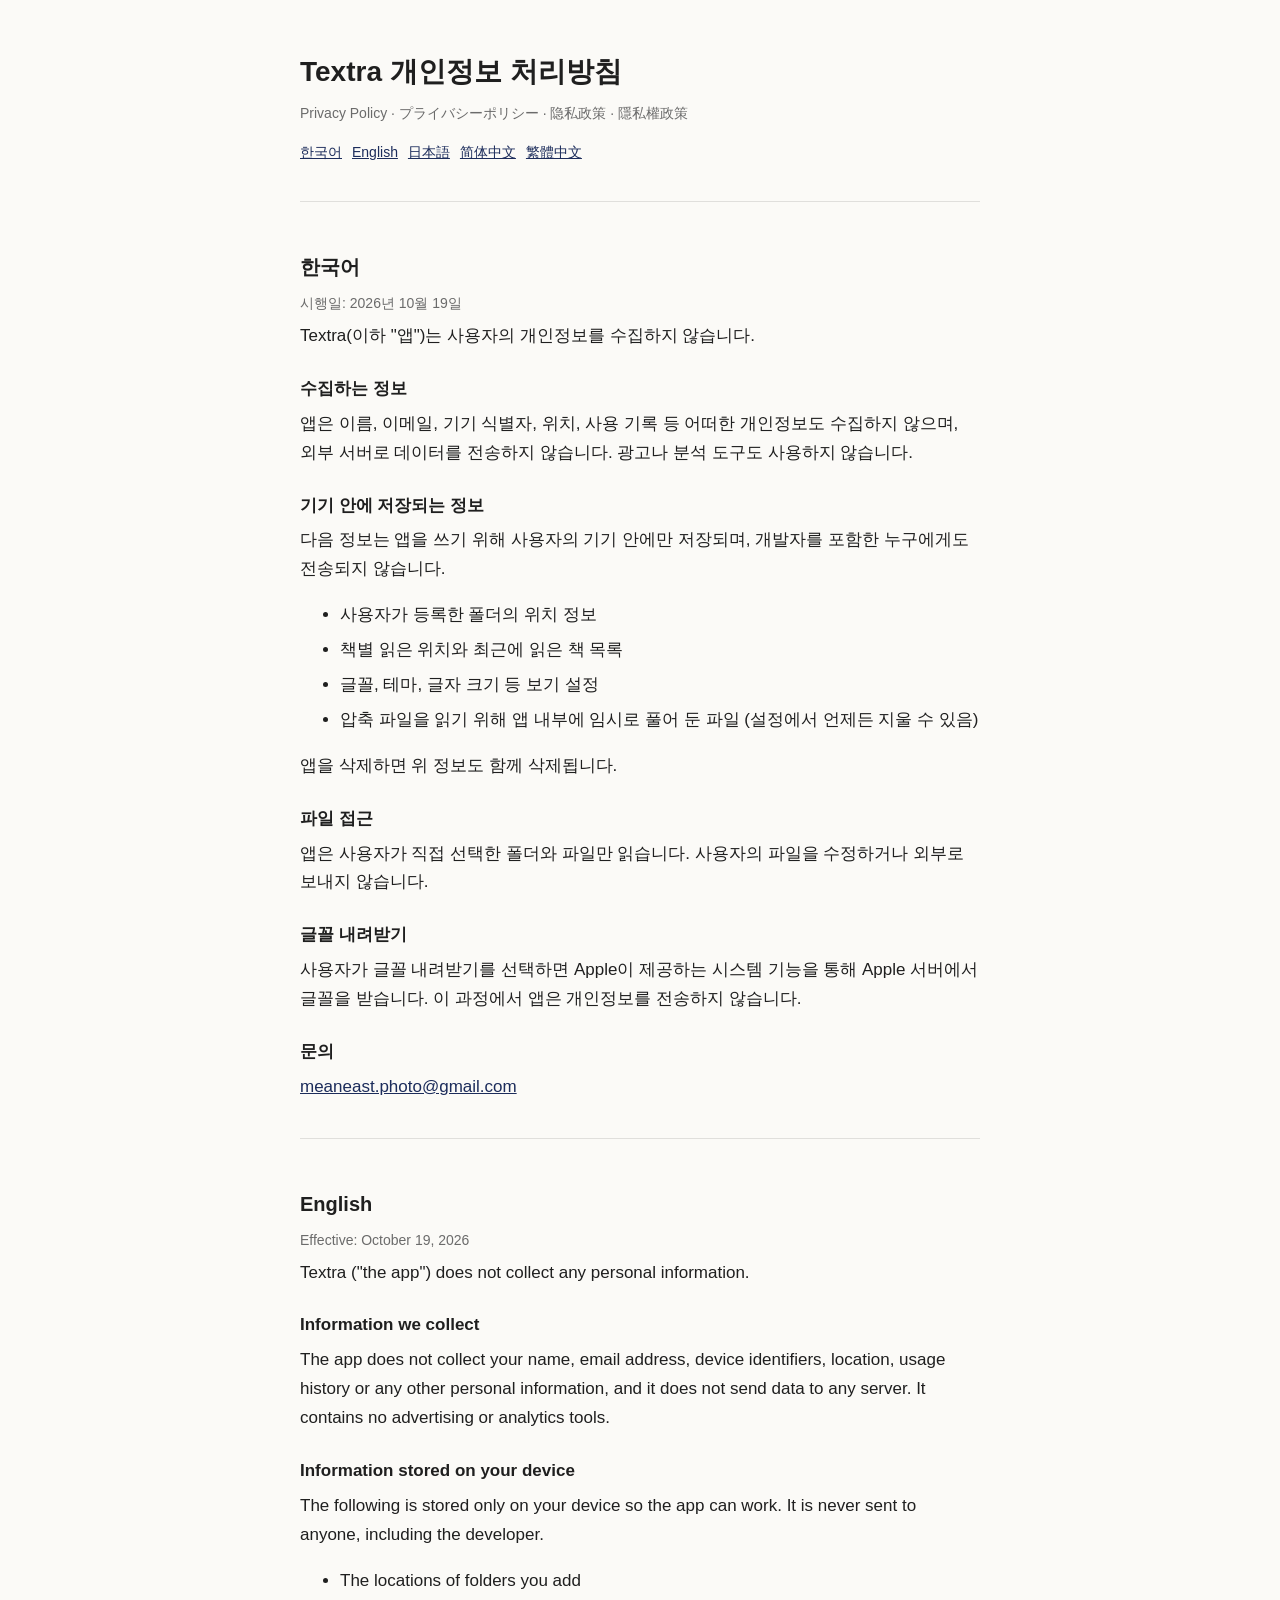
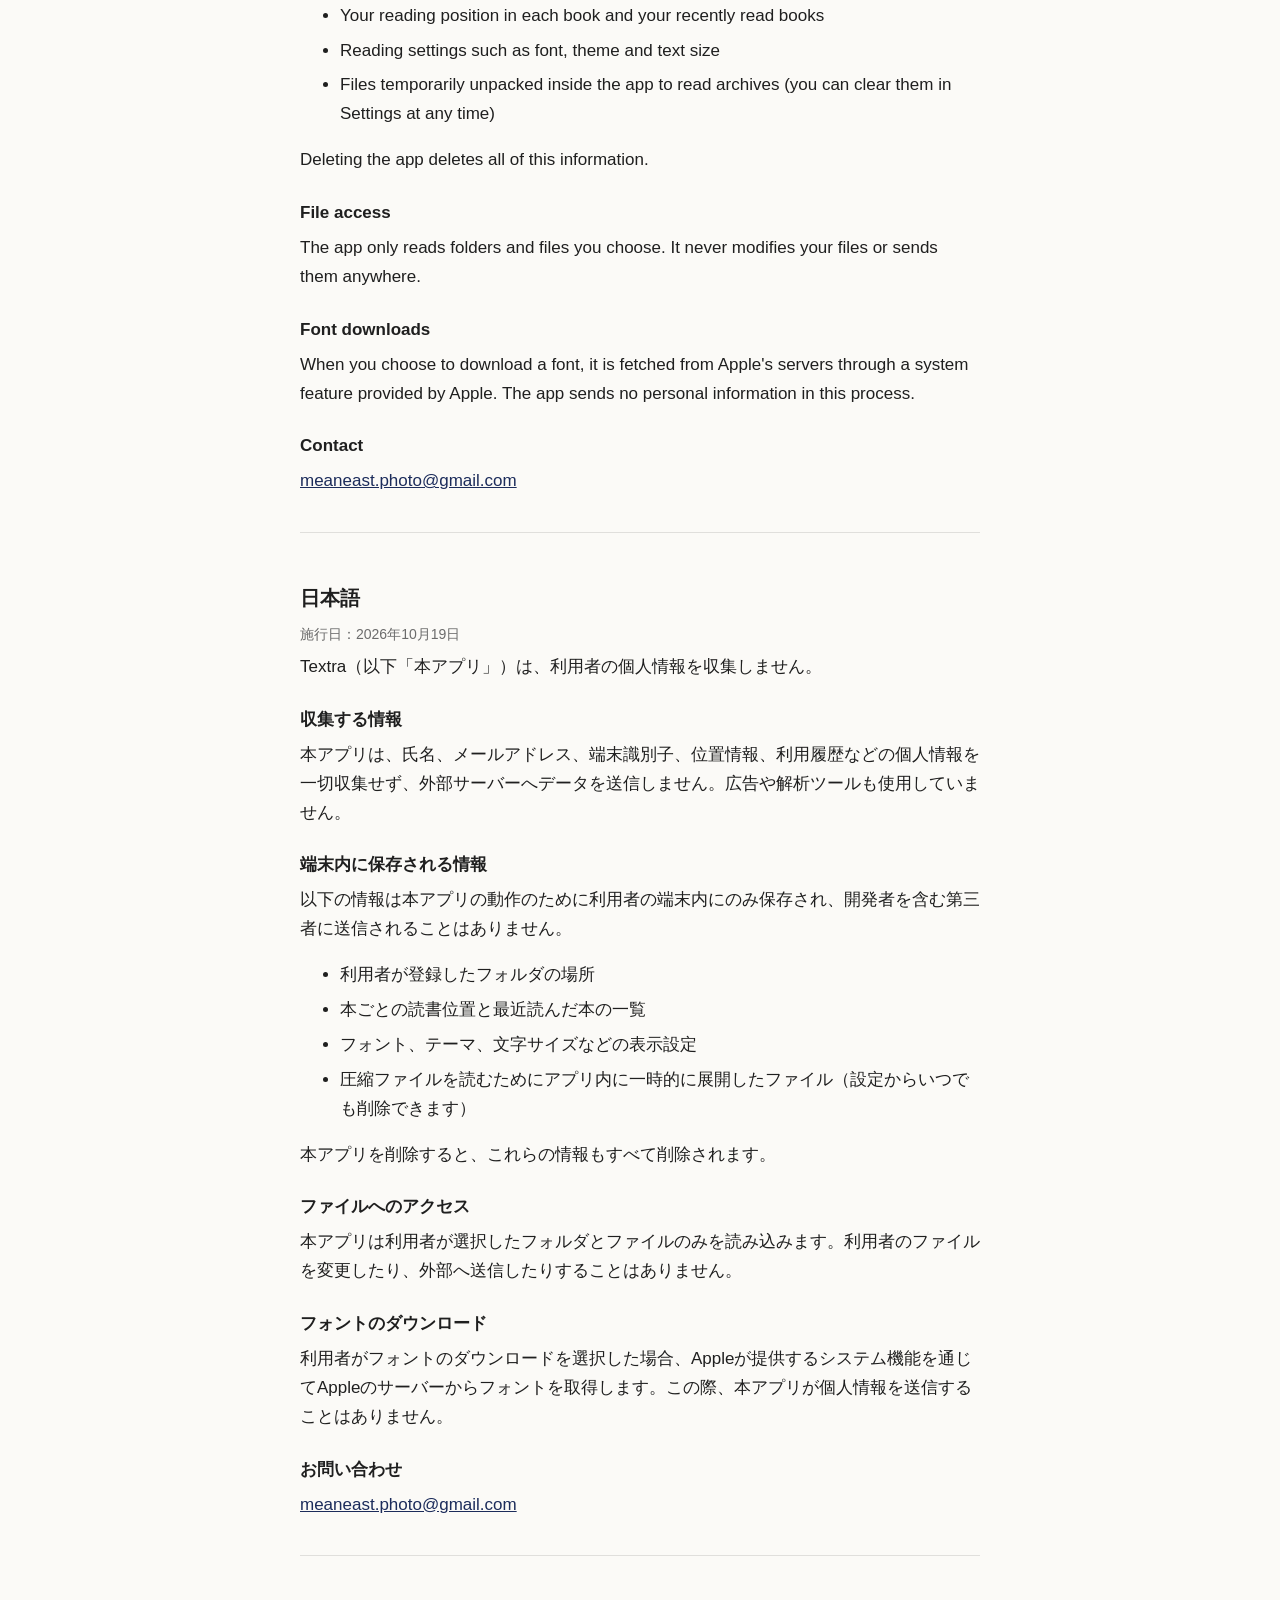
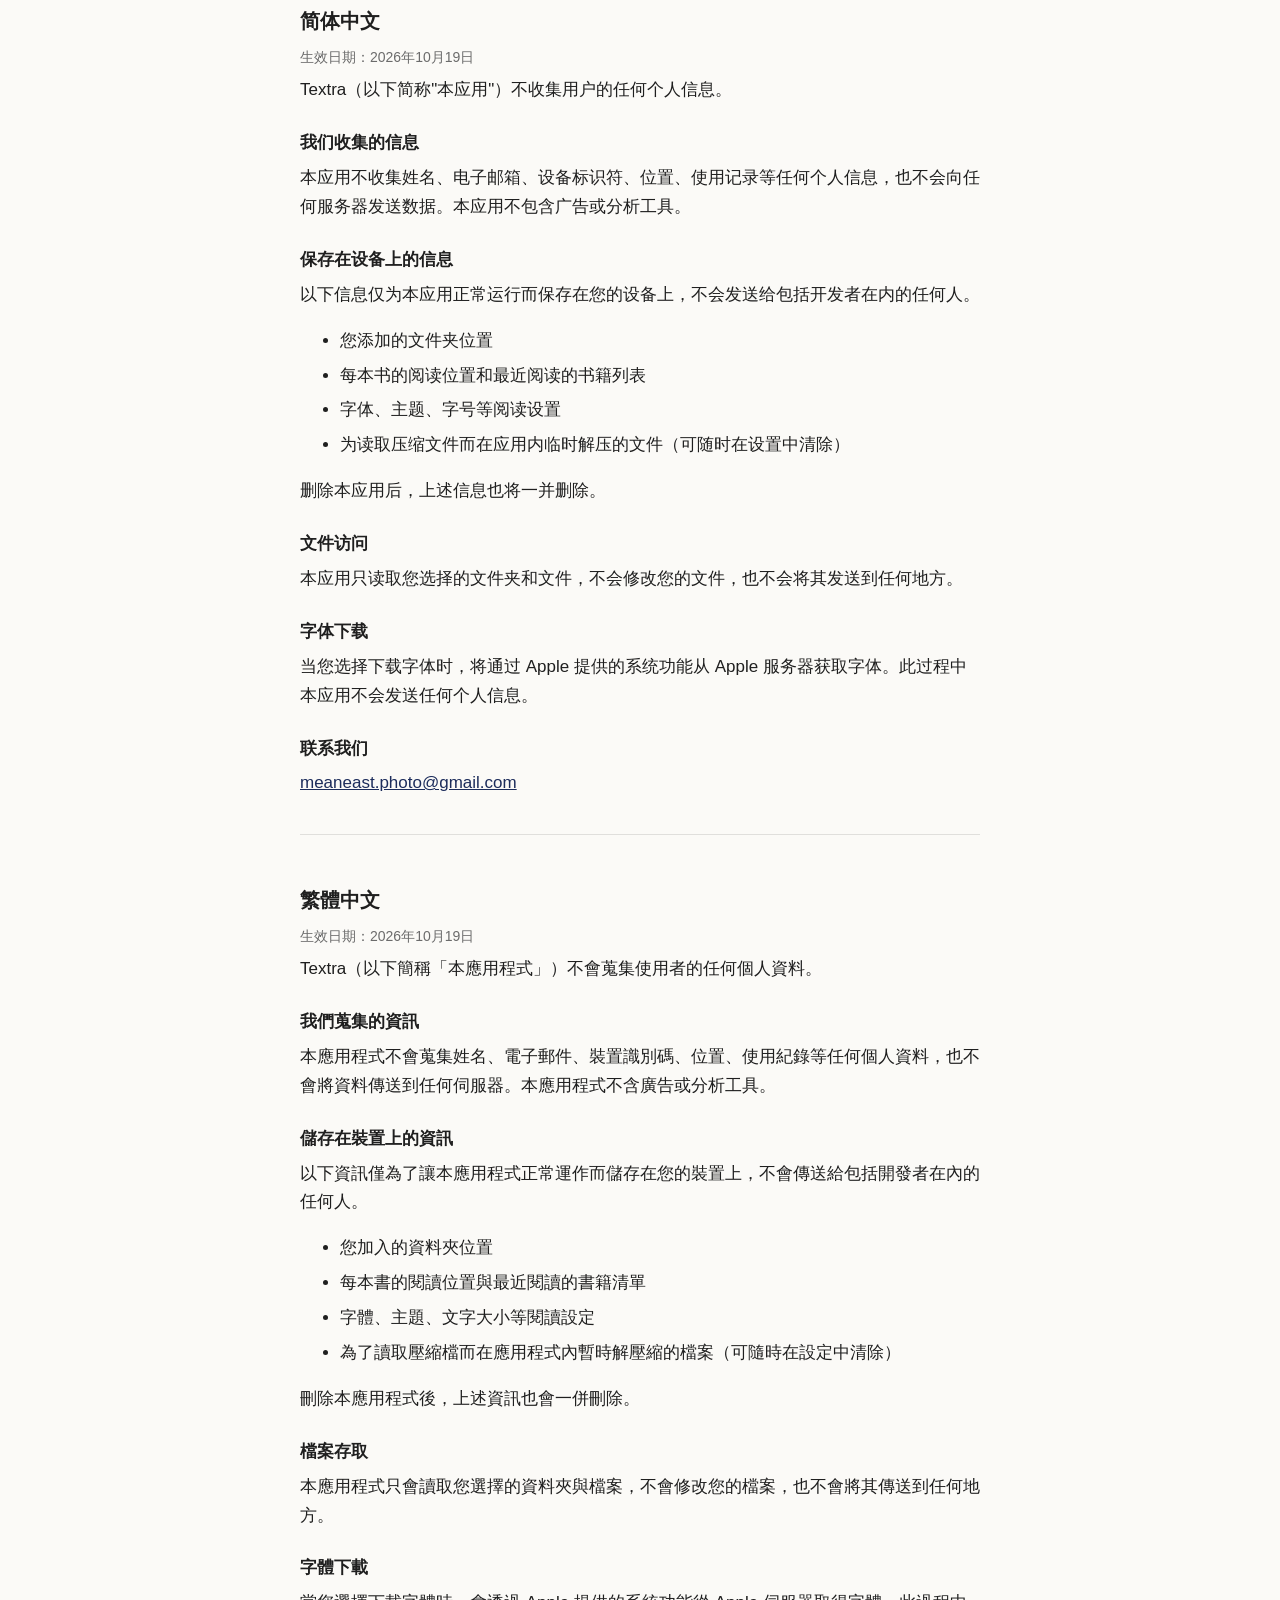
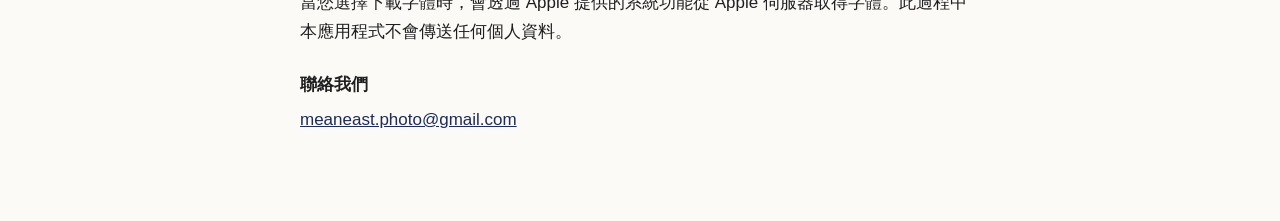
==== privacy.html @ 4350587c "Textra support and privacy pages" ====
<!doctype html>
<html lang="ko">
<head>
<meta charset="utf-8">
<meta name="viewport" content="width=device-width,initial-scale=1">
<title>Textra 개인정보 처리방침 · Privacy Policy</title>
<link rel="stylesheet" href="style.css">
</head>
<body>
<main>
<h1>Textra 개인정보 처리방침</h1>
<p class="muted">Privacy Policy · プライバシーポリシー · 隐私政策 · 隱私權政策</p>
<nav><a href="#ko">한국어</a><a href="#en">English</a><a href="#ja">日本語</a><a href="#zh-Hans">简体中文</a><a href="#zh-Hant">繁體中文</a></nav>

<section id="ko" lang="ko">
<h2>한국어</h2>
<p class="muted">시행일: 2026년 10월 19일</p>
<p>Textra(이하 "앱")는 사용자의 개인정보를 수집하지 않습니다.</p>
<h3>수집하는 정보</h3>
<p>앱은 이름, 이메일, 기기 식별자, 위치, 사용 기록 등 어떠한 개인정보도 수집하지 않으며, 외부 서버로 데이터를 전송하지 않습니다. 광고나 분석 도구도 사용하지 않습니다.</p>
<h3>기기 안에 저장되는 정보</h3>
<p>다음 정보는 앱을 쓰기 위해 사용자의 기기 안에만 저장되며, 개발자를 포함한 누구에게도 전송되지 않습니다.</p>
<ul>
<li>사용자가 등록한 폴더의 위치 정보</li>
<li>책별 읽은 위치와 최근에 읽은 책 목록</li>
<li>글꼴, 테마, 글자 크기 등 보기 설정</li>
<li>압축 파일을 읽기 위해 앱 내부에 임시로 풀어 둔 파일 (설정에서 언제든 지울 수 있음)</li>
</ul>
<p>앱을 삭제하면 위 정보도 함께 삭제됩니다.</p>
<h3>파일 접근</h3>
<p>앱은 사용자가 직접 선택한 폴더와 파일만 읽습니다. 사용자의 파일을 수정하거나 외부로 보내지 않습니다.</p>
<h3>글꼴 내려받기</h3>
<p>사용자가 글꼴 내려받기를 선택하면 Apple이 제공하는 시스템 기능을 통해 Apple 서버에서 글꼴을 받습니다. 이 과정에서 앱은 개인정보를 전송하지 않습니다.</p>
<h3>문의</h3>
<p><a href="mailto:meaneast.photo@gmail.com">meaneast.photo@gmail.com</a></p>
</section>

<section id="en" lang="en">
<h2>English</h2>
<p class="muted">Effective: October 19, 2026</p>
<p>Textra ("the app") does not collect any personal information.</p>
<h3>Information we collect</h3>
<p>The app does not collect your name, email address, device identifiers, location, usage history or any other personal information, and it does not send data to any server. It contains no advertising or analytics tools.</p>
<h3>Information stored on your device</h3>
<p>The following is stored only on your device so the app can work. It is never sent to anyone, including the developer.</p>
<ul>
<li>The locations of folders you add</li>
<li>Your reading position in each book and your recently read books</li>
<li>Reading settings such as font, theme and text size</li>
<li>Files temporarily unpacked inside the app to read archives (you can clear them in Settings at any time)</li>
</ul>
<p>Deleting the app deletes all of this information.</p>
<h3>File access</h3>
<p>The app only reads folders and files you choose. It never modifies your files or sends them anywhere.</p>
<h3>Font downloads</h3>
<p>When you choose to download a font, it is fetched from Apple's servers through a system feature provided by Apple. The app sends no personal information in this process.</p>
<h3>Contact</h3>
<p><a href="mailto:meaneast.photo@gmail.com">meaneast.photo@gmail.com</a></p>
</section>

<section id="ja" lang="ja">
<h2>日本語</h2>
<p class="muted">施行日：2026年10月19日</p>
<p>Textra（以下「本アプリ」）は、利用者の個人情報を収集しません。</p>
<h3>収集する情報</h3>
<p>本アプリは、氏名、メールアドレス、端末識別子、位置情報、利用履歴などの個人情報を一切収集せず、外部サーバーへデータを送信しません。広告や解析ツールも使用していません。</p>
<h3>端末内に保存される情報</h3>
<p>以下の情報は本アプリの動作のために利用者の端末内にのみ保存され、開発者を含む第三者に送信されることはありません。</p>
<ul>
<li>利用者が登録したフォルダの場所</li>
<li>本ごとの読書位置と最近読んだ本の一覧</li>
<li>フォント、テーマ、文字サイズなどの表示設定</li>
<li>圧縮ファイルを読むためにアプリ内に一時的に展開したファイル（設定からいつでも削除できます）</li>
</ul>
<p>本アプリを削除すると、これらの情報もすべて削除されます。</p>
<h3>ファイルへのアクセス</h3>
<p>本アプリは利用者が選択したフォルダとファイルのみを読み込みます。利用者のファイルを変更したり、外部へ送信したりすることはありません。</p>
<h3>フォントのダウンロード</h3>
<p>利用者がフォントのダウンロードを選択した場合、Appleが提供するシステム機能を通じてAppleのサーバーからフォントを取得します。この際、本アプリが個人情報を送信することはありません。</p>
<h3>お問い合わせ</h3>
<p><a href="mailto:meaneast.photo@gmail.com">meaneast.photo@gmail.com</a></p>
</section>

<section id="zh-Hans" lang="zh-Hans">
<h2>简体中文</h2>
<p class="muted">生效日期：2026年10月19日</p>
<p>Textra（以下简称"本应用"）不收集用户的任何个人信息。</p>
<h3>我们收集的信息</h3>
<p>本应用不收集姓名、电子邮箱、设备标识符、位置、使用记录等任何个人信息，也不会向任何服务器发送数据。本应用不包含广告或分析工具。</p>
<h3>保存在设备上的信息</h3>
<p>以下信息仅为本应用正常运行而保存在您的设备上，不会发送给包括开发者在内的任何人。</p>
<ul>
<li>您添加的文件夹位置</li>
<li>每本书的阅读位置和最近阅读的书籍列表</li>
<li>字体、主题、字号等阅读设置</li>
<li>为读取压缩文件而在应用内临时解压的文件（可随时在设置中清除）</li>
</ul>
<p>删除本应用后，上述信息也将一并删除。</p>
<h3>文件访问</h3>
<p>本应用只读取您选择的文件夹和文件，不会修改您的文件，也不会将其发送到任何地方。</p>
<h3>字体下载</h3>
<p>当您选择下载字体时，将通过 Apple 提供的系统功能从 Apple 服务器获取字体。此过程中本应用不会发送任何个人信息。</p>
<h3>联系我们</h3>
<p><a href="mailto:meaneast.photo@gmail.com">meaneast.photo@gmail.com</a></p>
</section>

<section id="zh-Hant" lang="zh-Hant">
<h2>繁體中文</h2>
<p class="muted">生效日期：2026年10月19日</p>
<p>Textra（以下簡稱「本應用程式」）不會蒐集使用者的任何個人資料。</p>
<h3>我們蒐集的資訊</h3>
<p>本應用程式不會蒐集姓名、電子郵件、裝置識別碼、位置、使用紀錄等任何個人資料，也不會將資料傳送到任何伺服器。本應用程式不含廣告或分析工具。</p>
<h3>儲存在裝置上的資訊</h3>
<p>以下資訊僅為了讓本應用程式正常運作而儲存在您的裝置上，不會傳送給包括開發者在內的任何人。</p>
<ul>
<li>您加入的資料夾位置</li>
<li>每本書的閱讀位置與最近閱讀的書籍清單</li>
<li>字體、主題、文字大小等閱讀設定</li>
<li>為了讀取壓縮檔而在應用程式內暫時解壓縮的檔案（可隨時在設定中清除）</li>
</ul>
<p>刪除本應用程式後，上述資訊也會一併刪除。</p>
<h3>檔案存取</h3>
<p>本應用程式只會讀取您選擇的資料夾與檔案，不會修改您的檔案，也不會將其傳送到任何地方。</p>
<h3>字體下載</h3>
<p>當您選擇下載字體時，會透過 Apple 提供的系統功能從 Apple 伺服器取得字體。此過程中本應用程式不會傳送任何個人資料。</p>
<h3>聯絡我們</h3>
<p><a href="mailto:meaneast.photo@gmail.com">meaneast.photo@gmail.com</a></p>
</section>
</main>
</body>
</html>
---- style.css ----
:root{color-scheme:light dark;--bg:#fbfaf7;--fg:#1f1f1f;--muted:#6b6b6b;--accent:#1c2c5b}
@media(prefers-color-scheme:dark){:root{--bg:#141414;--fg:#e8e6e1;--muted:#9a9a9a;--accent:#9db1ea}}
body{margin:0;background:var(--bg);color:var(--fg);font:17px/1.7 -apple-system,BlinkMacSystemFont,"Apple SD Gothic Neo","Hiragino Sans","PingFang SC",sans-serif}
main{max-width:680px;margin:0 auto;padding:48px 22px 80px}
h1{font-size:28px;margin:0 0 4px}h2{font-size:20px;margin:40px 0 8px}h3{font-size:17px;margin:24px 0 4px}
p,li{margin:6px 0}.muted{color:var(--muted);font-size:14px}a{color:var(--accent)}
nav{display:flex;flex-wrap:wrap;gap:10px;margin:16px 0 8px;font-size:14px}
section{border-top:1px solid color-mix(in srgb,var(--fg) 12%,transparent);margin-top:36px;padding-top:8px}
img.icon{width:84px;height:84px;border-radius:19px}
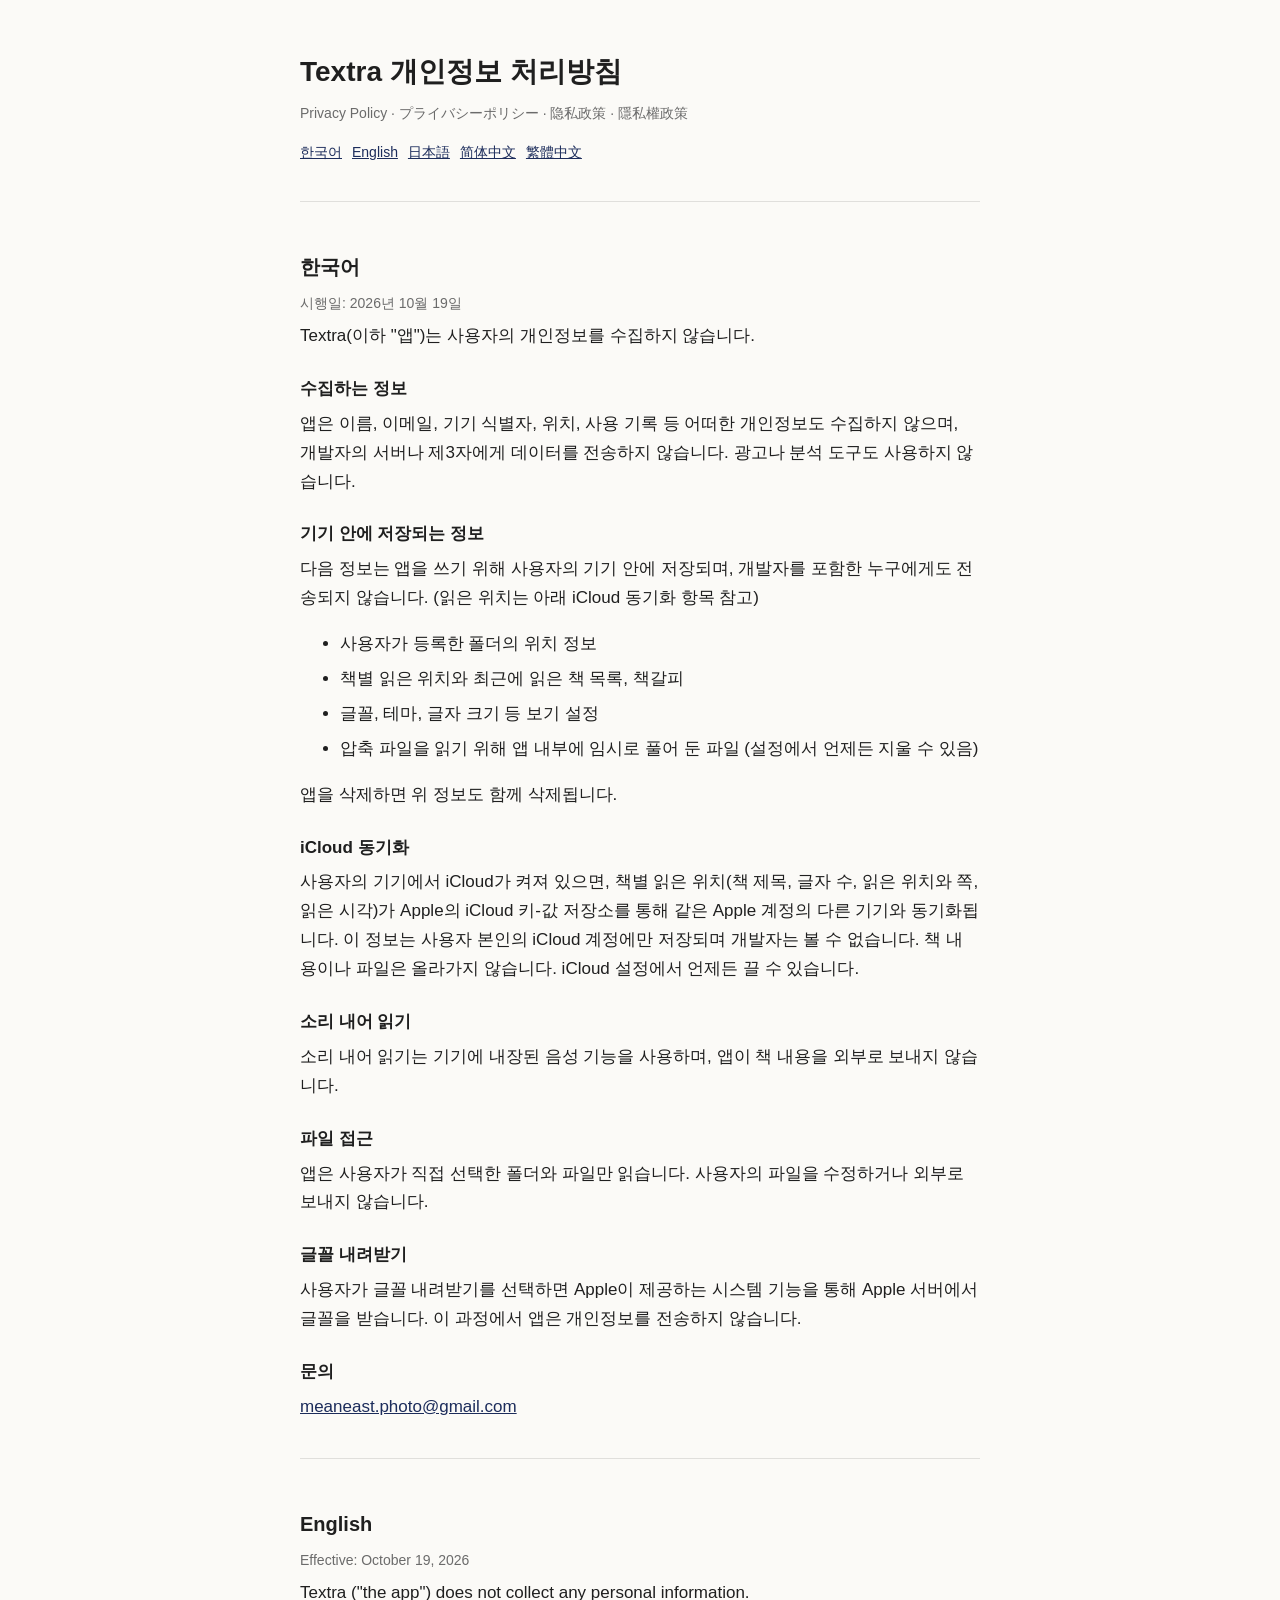
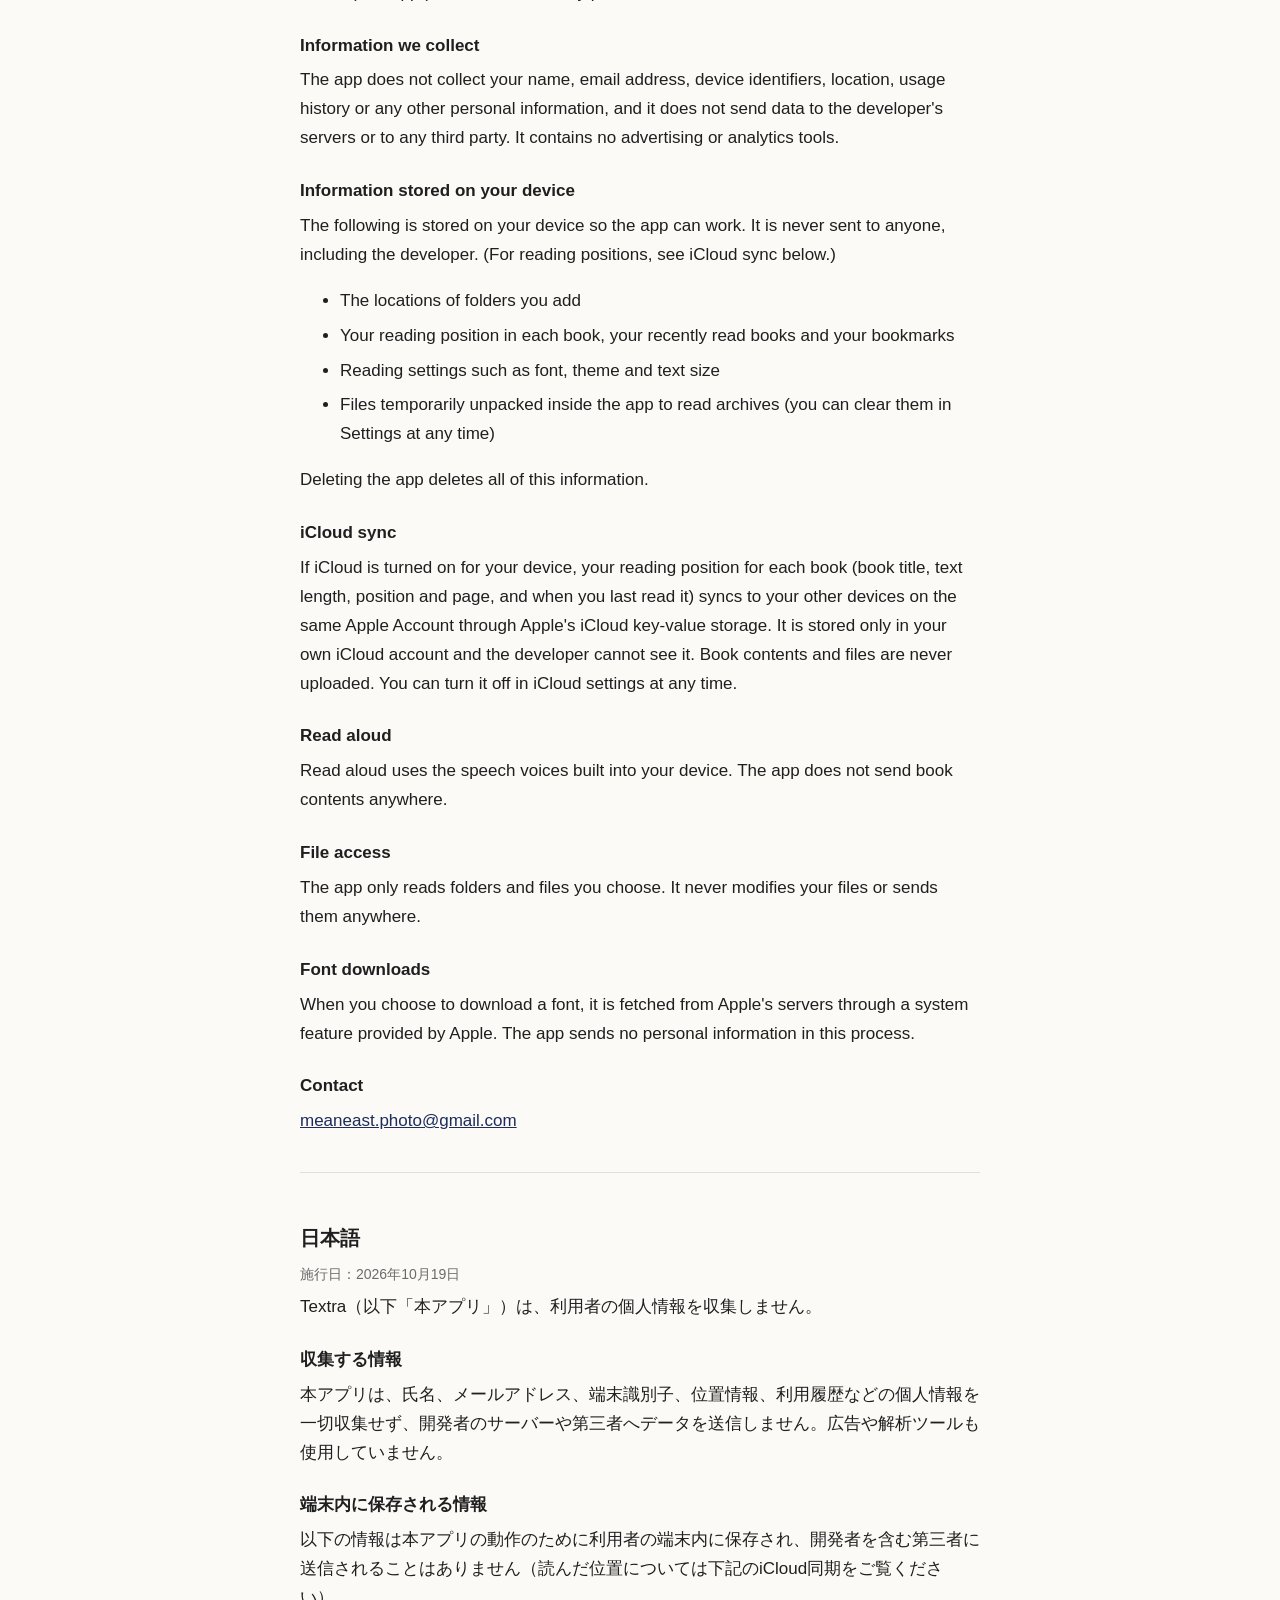
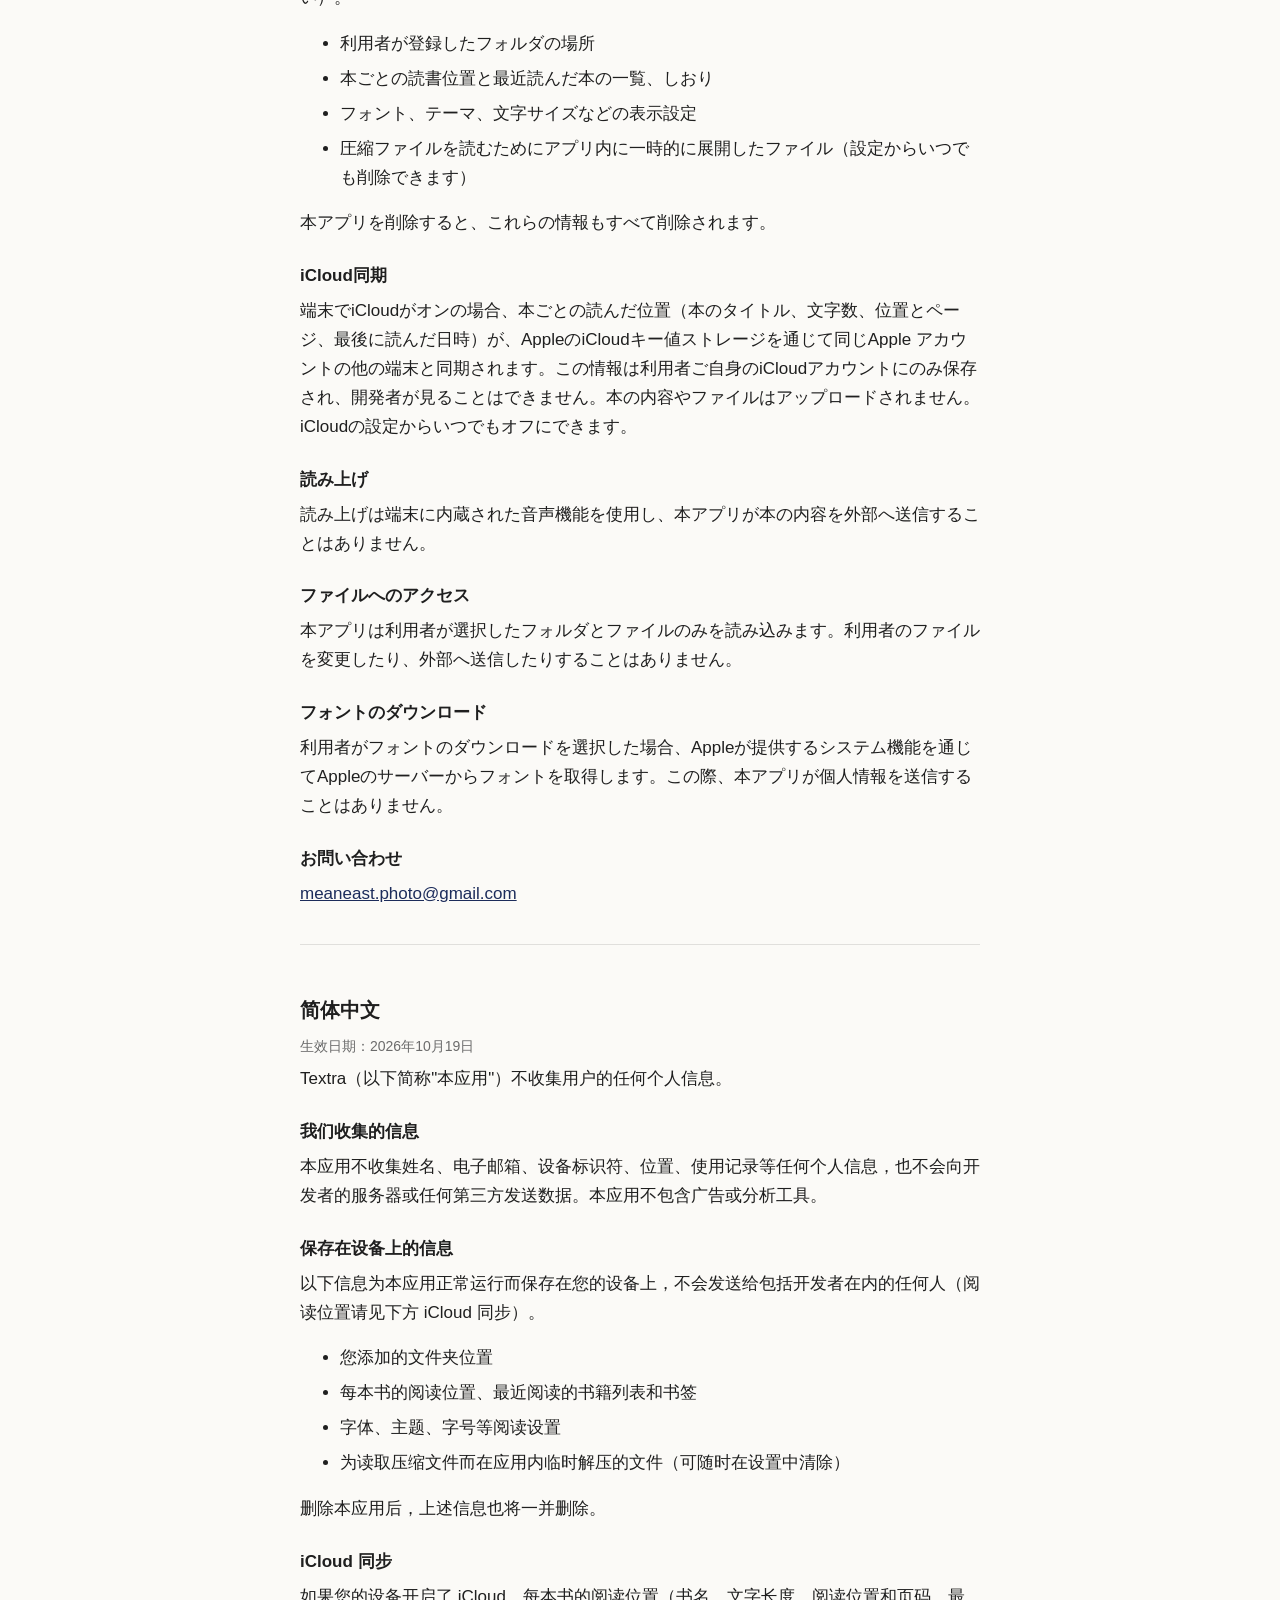
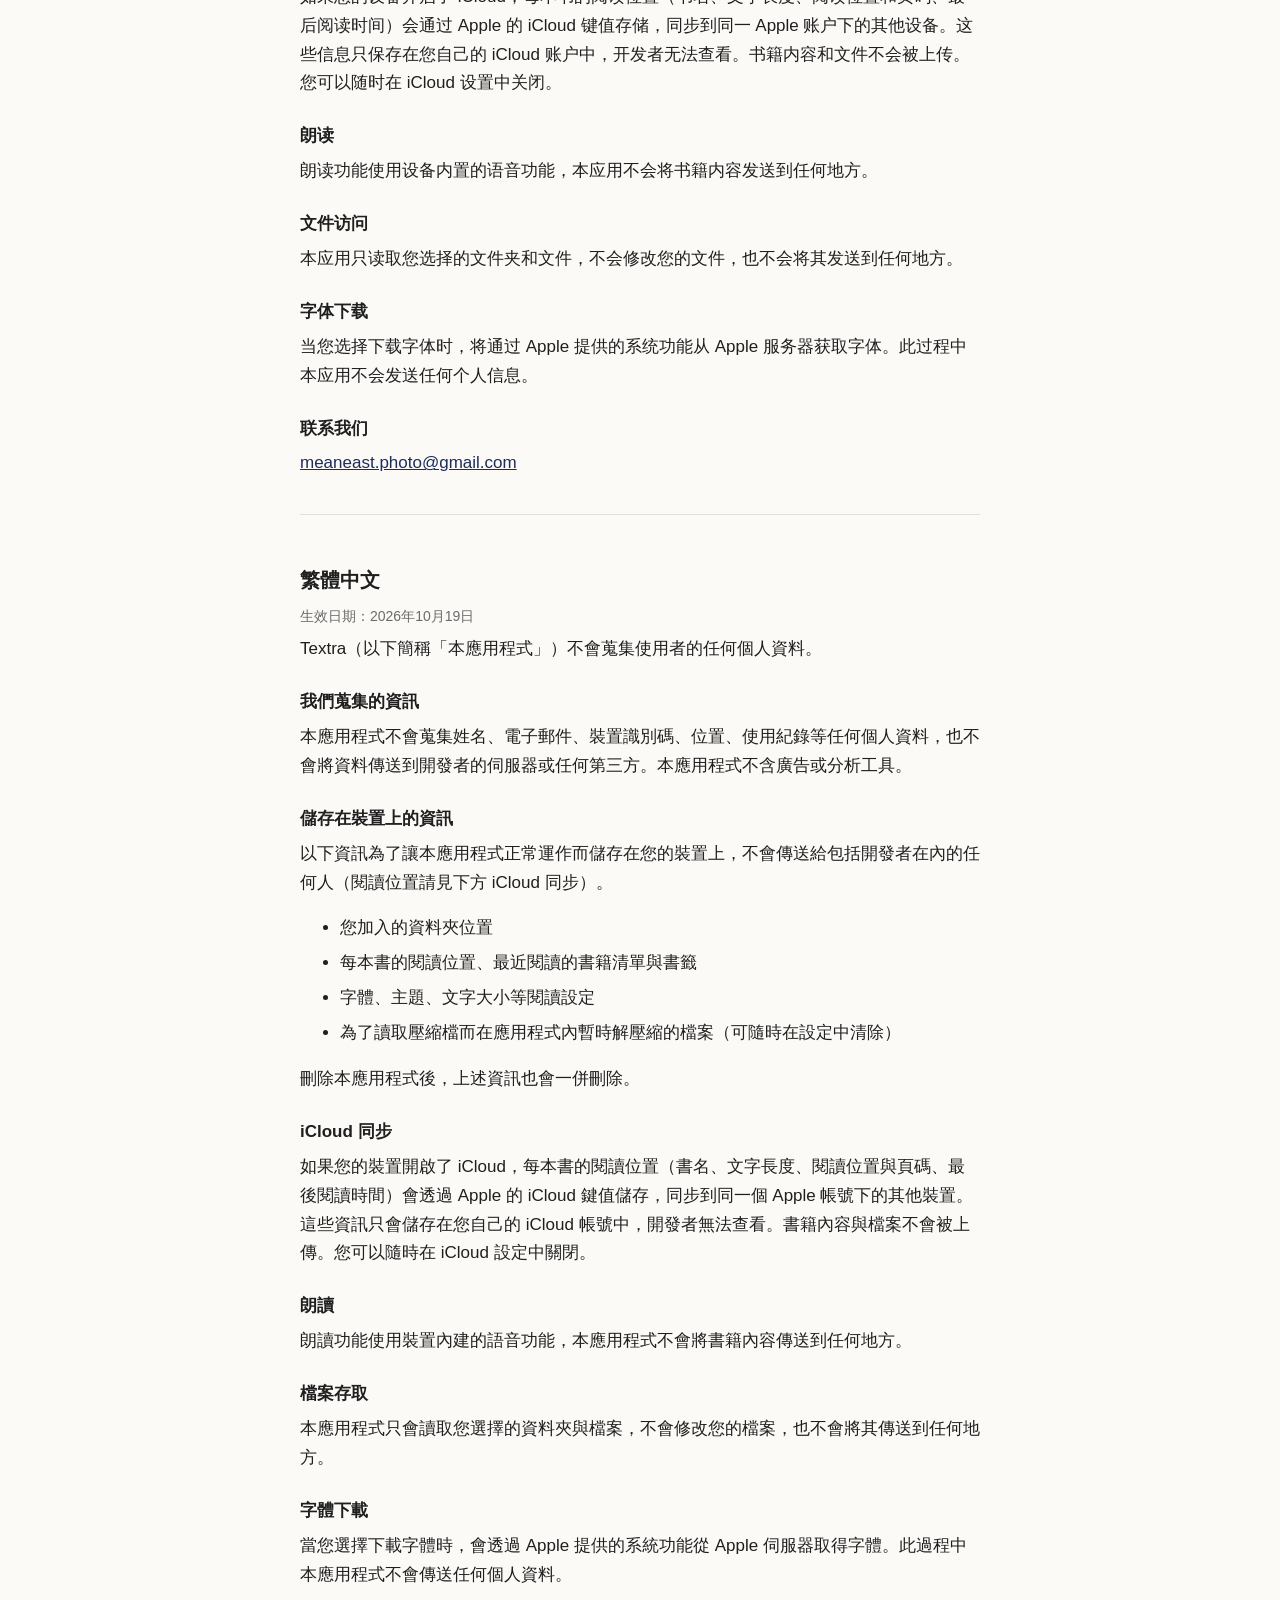
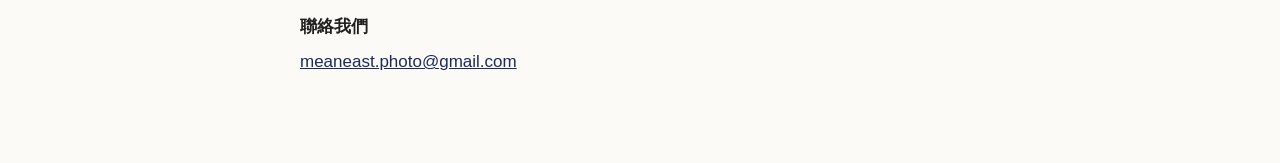
==== commit f6966cd6: "Privacy: iCloud reading-position sync and read aloud" ====
--- a/privacy.html
+++ b/privacy.html
@@ -17,16 +17,20 @@
 <p class="muted">시행일: 2026년 10월 19일</p>
 <p>Textra(이하 "앱")는 사용자의 개인정보를 수집하지 않습니다.</p>
 <h3>수집하는 정보</h3>
-<p>앱은 이름, 이메일, 기기 식별자, 위치, 사용 기록 등 어떠한 개인정보도 수집하지 않으며, 외부 서버로 데이터를 전송하지 않습니다. 광고나 분석 도구도 사용하지 않습니다.</p>
+<p>앱은 이름, 이메일, 기기 식별자, 위치, 사용 기록 등 어떠한 개인정보도 수집하지 않으며, 개발자의 서버나 제3자에게 데이터를 전송하지 않습니다. 광고나 분석 도구도 사용하지 않습니다.</p>
 <h3>기기 안에 저장되는 정보</h3>
-<p>다음 정보는 앱을 쓰기 위해 사용자의 기기 안에만 저장되며, 개발자를 포함한 누구에게도 전송되지 않습니다.</p>
+<p>다음 정보는 앱을 쓰기 위해 사용자의 기기 안에 저장되며, 개발자를 포함한 누구에게도 전송되지 않습니다. (읽은 위치는 아래 iCloud 동기화 항목 참고)</p>
 <ul>
 <li>사용자가 등록한 폴더의 위치 정보</li>
-<li>책별 읽은 위치와 최근에 읽은 책 목록</li>
+<li>책별 읽은 위치와 최근에 읽은 책 목록, 책갈피</li>
 <li>글꼴, 테마, 글자 크기 등 보기 설정</li>
 <li>압축 파일을 읽기 위해 앱 내부에 임시로 풀어 둔 파일 (설정에서 언제든 지울 수 있음)</li>
 </ul>
 <p>앱을 삭제하면 위 정보도 함께 삭제됩니다.</p>
+<h3>iCloud 동기화</h3>
+<p>사용자의 기기에서 iCloud가 켜져 있으면, 책별 읽은 위치(책 제목, 글자 수, 읽은 위치와 쪽, 읽은 시각)가 Apple의 iCloud 키-값 저장소를 통해 같은 Apple 계정의 다른 기기와 동기화됩니다. 이 정보는 사용자 본인의 iCloud 계정에만 저장되며 개발자는 볼 수 없습니다. 책 내용이나 파일은 올라가지 않습니다. iCloud 설정에서 언제든 끌 수 있습니다.</p>
+<h3>소리 내어 읽기</h3>
+<p>소리 내어 읽기는 기기에 내장된 음성 기능을 사용하며, 앱이 책 내용을 외부로 보내지 않습니다.</p>
 <h3>파일 접근</h3>
 <p>앱은 사용자가 직접 선택한 폴더와 파일만 읽습니다. 사용자의 파일을 수정하거나 외부로 보내지 않습니다.</p>
 <h3>글꼴 내려받기</h3>
@@ -40,16 +44,20 @@
 <p class="muted">Effective: October 19, 2026</p>
 <p>Textra ("the app") does not collect any personal information.</p>
 <h3>Information we collect</h3>
-<p>The app does not collect your name, email address, device identifiers, location, usage history or any other personal information, and it does not send data to any server. It contains no advertising or analytics tools.</p>
+<p>The app does not collect your name, email address, device identifiers, location, usage history or any other personal information, and it does not send data to the developer's servers or to any third party. It contains no advertising or analytics tools.</p>
 <h3>Information stored on your device</h3>
-<p>The following is stored only on your device so the app can work. It is never sent to anyone, including the developer.</p>
+<p>The following is stored on your device so the app can work. It is never sent to anyone, including the developer. (For reading positions, see iCloud sync below.)</p>
 <ul>
 <li>The locations of folders you add</li>
-<li>Your reading position in each book and your recently read books</li>
+<li>Your reading position in each book, your recently read books and your bookmarks</li>
 <li>Reading settings such as font, theme and text size</li>
 <li>Files temporarily unpacked inside the app to read archives (you can clear them in Settings at any time)</li>
 </ul>
 <p>Deleting the app deletes all of this information.</p>
+<h3>iCloud sync</h3>
+<p>If iCloud is turned on for your device, your reading position for each book (book title, text length, position and page, and when you last read it) syncs to your other devices on the same Apple Account through Apple's iCloud key-value storage. It is stored only in your own iCloud account and the developer cannot see it. Book contents and files are never uploaded. You can turn it off in iCloud settings at any time.</p>
+<h3>Read aloud</h3>
+<p>Read aloud uses the speech voices built into your device. The app does not send book contents anywhere.</p>
 <h3>File access</h3>
 <p>The app only reads folders and files you choose. It never modifies your files or sends them anywhere.</p>
 <h3>Font downloads</h3>
@@ -63,16 +71,20 @@
 <p class="muted">施行日：2026年10月19日</p>
 <p>Textra（以下「本アプリ」）は、利用者の個人情報を収集しません。</p>
 <h3>収集する情報</h3>
-<p>本アプリは、氏名、メールアドレス、端末識別子、位置情報、利用履歴などの個人情報を一切収集せず、外部サーバーへデータを送信しません。広告や解析ツールも使用していません。</p>
+<p>本アプリは、氏名、メールアドレス、端末識別子、位置情報、利用履歴などの個人情報を一切収集せず、開発者のサーバーや第三者へデータを送信しません。広告や解析ツールも使用していません。</p>
 <h3>端末内に保存される情報</h3>
-<p>以下の情報は本アプリの動作のために利用者の端末内にのみ保存され、開発者を含む第三者に送信されることはありません。</p>
+<p>以下の情報は本アプリの動作のために利用者の端末内に保存され、開発者を含む第三者に送信されることはありません（読んだ位置については下記のiCloud同期をご覧ください）。</p>
 <ul>
 <li>利用者が登録したフォルダの場所</li>
-<li>本ごとの読書位置と最近読んだ本の一覧</li>
+<li>本ごとの読書位置と最近読んだ本の一覧、しおり</li>
 <li>フォント、テーマ、文字サイズなどの表示設定</li>
 <li>圧縮ファイルを読むためにアプリ内に一時的に展開したファイル（設定からいつでも削除できます）</li>
 </ul>
 <p>本アプリを削除すると、これらの情報もすべて削除されます。</p>
+<h3>iCloud同期</h3>
+<p>端末でiCloudがオンの場合、本ごとの読んだ位置（本のタイトル、文字数、位置とページ、最後に読んだ日時）が、AppleのiCloudキー値ストレージを通じて同じApple アカウントの他の端末と同期されます。この情報は利用者ご自身のiCloudアカウントにのみ保存され、開発者が見ることはできません。本の内容やファイルはアップロードされません。iCloudの設定からいつでもオフにできます。</p>
+<h3>読み上げ</h3>
+<p>読み上げは端末に内蔵された音声機能を使用し、本アプリが本の内容を外部へ送信することはありません。</p>
 <h3>ファイルへのアクセス</h3>
 <p>本アプリは利用者が選択したフォルダとファイルのみを読み込みます。利用者のファイルを変更したり、外部へ送信したりすることはありません。</p>
 <h3>フォントのダウンロード</h3>
@@ -86,16 +98,20 @@
 <p class="muted">生效日期：2026年10月19日</p>
 <p>Textra（以下简称"本应用"）不收集用户的任何个人信息。</p>
 <h3>我们收集的信息</h3>
-<p>本应用不收集姓名、电子邮箱、设备标识符、位置、使用记录等任何个人信息，也不会向任何服务器发送数据。本应用不包含广告或分析工具。</p>
+<p>本应用不收集姓名、电子邮箱、设备标识符、位置、使用记录等任何个人信息，也不会向开发者的服务器或任何第三方发送数据。本应用不包含广告或分析工具。</p>
 <h3>保存在设备上的信息</h3>
-<p>以下信息仅为本应用正常运行而保存在您的设备上，不会发送给包括开发者在内的任何人。</p>
+<p>以下信息为本应用正常运行而保存在您的设备上，不会发送给包括开发者在内的任何人（阅读位置请见下方 iCloud 同步）。</p>
 <ul>
 <li>您添加的文件夹位置</li>
-<li>每本书的阅读位置和最近阅读的书籍列表</li>
+<li>每本书的阅读位置、最近阅读的书籍列表和书签</li>
 <li>字体、主题、字号等阅读设置</li>
 <li>为读取压缩文件而在应用内临时解压的文件（可随时在设置中清除）</li>
 </ul>
 <p>删除本应用后，上述信息也将一并删除。</p>
+<h3>iCloud 同步</h3>
+<p>如果您的设备开启了 iCloud，每本书的阅读位置（书名、文字长度、阅读位置和页码、最后阅读时间）会通过 Apple 的 iCloud 键值存储，同步到同一 Apple 账户下的其他设备。这些信息只保存在您自己的 iCloud 账户中，开发者无法查看。书籍内容和文件不会被上传。您可以随时在 iCloud 设置中关闭。</p>
+<h3>朗读</h3>
+<p>朗读功能使用设备内置的语音功能，本应用不会将书籍内容发送到任何地方。</p>
 <h3>文件访问</h3>
 <p>本应用只读取您选择的文件夹和文件，不会修改您的文件，也不会将其发送到任何地方。</p>
 <h3>字体下载</h3>
@@ -109,16 +125,20 @@
 <p class="muted">生效日期：2026年10月19日</p>
 <p>Textra（以下簡稱「本應用程式」）不會蒐集使用者的任何個人資料。</p>
 <h3>我們蒐集的資訊</h3>
-<p>本應用程式不會蒐集姓名、電子郵件、裝置識別碼、位置、使用紀錄等任何個人資料，也不會將資料傳送到任何伺服器。本應用程式不含廣告或分析工具。</p>
+<p>本應用程式不會蒐集姓名、電子郵件、裝置識別碼、位置、使用紀錄等任何個人資料，也不會將資料傳送到開發者的伺服器或任何第三方。本應用程式不含廣告或分析工具。</p>
 <h3>儲存在裝置上的資訊</h3>
-<p>以下資訊僅為了讓本應用程式正常運作而儲存在您的裝置上，不會傳送給包括開發者在內的任何人。</p>
+<p>以下資訊為了讓本應用程式正常運作而儲存在您的裝置上，不會傳送給包括開發者在內的任何人（閱讀位置請見下方 iCloud 同步）。</p>
 <ul>
 <li>您加入的資料夾位置</li>
-<li>每本書的閱讀位置與最近閱讀的書籍清單</li>
+<li>每本書的閱讀位置、最近閱讀的書籍清單與書籤</li>
 <li>字體、主題、文字大小等閱讀設定</li>
 <li>為了讀取壓縮檔而在應用程式內暫時解壓縮的檔案（可隨時在設定中清除）</li>
 </ul>
 <p>刪除本應用程式後，上述資訊也會一併刪除。</p>
+<h3>iCloud 同步</h3>
+<p>如果您的裝置開啟了 iCloud，每本書的閱讀位置（書名、文字長度、閱讀位置與頁碼、最後閱讀時間）會透過 Apple 的 iCloud 鍵值儲存，同步到同一個 Apple 帳號下的其他裝置。這些資訊只會儲存在您自己的 iCloud 帳號中，開發者無法查看。書籍內容與檔案不會被上傳。您可以隨時在 iCloud 設定中關閉。</p>
+<h3>朗讀</h3>
+<p>朗讀功能使用裝置內建的語音功能，本應用程式不會將書籍內容傳送到任何地方。</p>
 <h3>檔案存取</h3>
 <p>本應用程式只會讀取您選擇的資料夾與檔案，不會修改您的檔案，也不會將其傳送到任何地方。</p>
 <h3>字體下載</h3>
